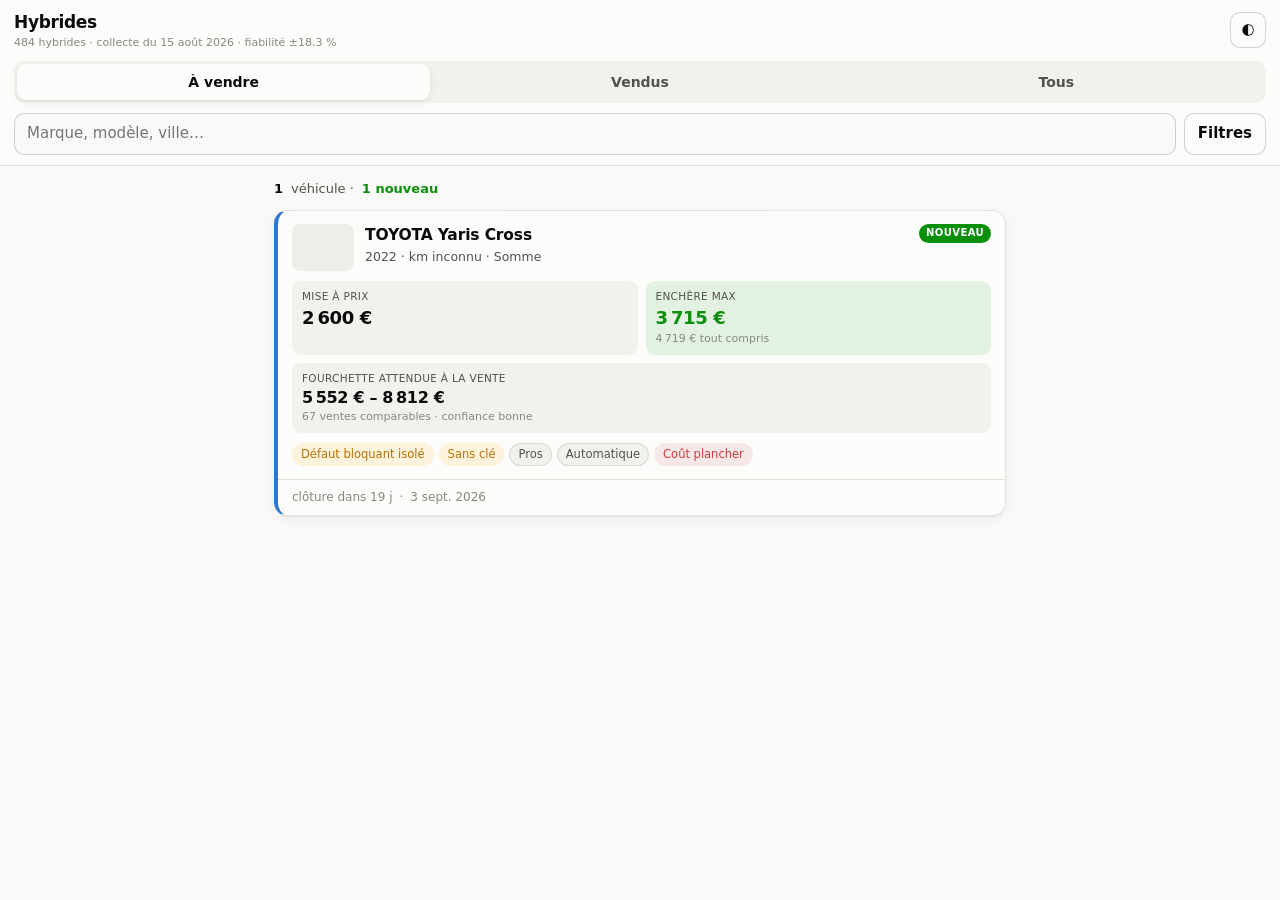
==== app/index.html @ 43fee5fc "Application « Hybrides » : app installable, collecte automatisée Le cube, la synthèse et le rapport " ====
<!doctype html>
<html lang="fr">
<head>
<meta charset="utf-8">
<title>Hybrides — enchères du Domaine</title>
<meta name="viewport" content="width=device-width, initial-scale=1, viewport-fit=cover">
<meta name="description" content="Les véhicules hybrides aux enchères du Domaine : estimation, plafond d'enchère et coût de revient complet.">
<link rel="manifest" href="manifest.webmanifest">
<meta name="theme-color" content="#0d0d0d" media="(prefers-color-scheme: dark)">
<meta name="theme-color" content="#f9f9f7" media="(prefers-color-scheme: light)">
<meta name="apple-mobile-web-app-capable" content="yes">
<meta name="apple-mobile-web-app-status-bar-style" content="black-translucent">
<meta name="apple-mobile-web-app-title" content="Hybrides">
<link rel="apple-touch-icon" href="icone-180.png">
<link rel="icon" href="icone.svg" type="image/svg+xml">
<style>
/* Application « Hybrides » — pensée pour le pouce, sur un iPhone, le matin.
 *
 * Une seule règle de conception : ce qui décide d'une enchère doit être lisible
 * sans ouvrir quoi que ce soit. Le plafond d'enchère est donc l'élément le plus
 * gros de chaque carte, et tout le reste lui est subordonné.
 */

:root {
  color-scheme: light;
  --surface-1: #fcfcfb;
  --surface-2: #f9f9f7;
  --surface-3: #f2f1ed;
  --piste: #eeede8;
  --text-primary: #0b0b0b;
  --text-secondary: #52514e;
  --text-muted: #898781;
  --grille: #e1e0d9;
  --bordure: rgba(11, 11, 11, 0.10);
  --bordure-forte: rgba(11, 11, 11, 0.18);
  --accent: #2a78d6;
  --bon: #0a8f0a;
  --bon-fond: rgba(10, 143, 10, 0.10);
  --attention: #b57200;
  --attention-fond: rgba(250, 178, 25, 0.14);
  --critique: #cc3b3b;
  --critique-fond: rgba(204, 59, 59, 0.10);
  --rayon: 14px;
  --ombre: 0 1px 2px rgba(11, 11, 11, 0.06), 0 4px 14px rgba(11, 11, 11, 0.05);
  --police: -apple-system, BlinkMacSystemFont, "Segoe UI", system-ui, sans-serif;
  --sur-encoche: env(safe-area-inset-top, 0px);
  --sous-encoche: env(safe-area-inset-bottom, 0px);
}

@media (prefers-color-scheme: dark) {
  :root:not([data-theme="light"]) {
    color-scheme: dark;
    --surface-1: #1a1a19;
    --surface-2: #0d0d0d;
    --surface-3: #232322;
    --piste: #2c2c2a;
    --text-primary: #ffffff;
    --text-secondary: #c3c2b7;
    --text-muted: #898781;
    --grille: #2c2c2a;
    --bordure: rgba(255, 255, 255, 0.10);
    --bordure-forte: rgba(255, 255, 255, 0.20);
    --accent: #4d95e8;
    --bon: #35c035;
    --bon-fond: rgba(53, 192, 53, 0.14);
    --attention: #e0a220;
    --attention-fond: rgba(224, 162, 32, 0.16);
    --critique: #e66767;
    --critique-fond: rgba(230, 103, 103, 0.14);
    --ombre: 0 1px 2px rgba(0, 0, 0, 0.4), 0 4px 14px rgba(0, 0, 0, 0.3);
  }
}
:root[data-theme="dark"] {
  color-scheme: dark;
  --surface-1: #1a1a19;
  --surface-2: #0d0d0d;
  --surface-3: #232322;
  --piste: #2c2c2a;
  --text-primary: #ffffff;
  --text-secondary: #c3c2b7;
  --text-muted: #898781;
  --grille: #2c2c2a;
  --bordure: rgba(255, 255, 255, 0.10);
  --bordure-forte: rgba(255, 255, 255, 0.20);
  --accent: #4d95e8;
  --bon: #35c035;
  --bon-fond: rgba(53, 192, 53, 0.14);
  --attention: #e0a220;
  --attention-fond: rgba(224, 162, 32, 0.16);
  --critique: #e66767;
  --critique-fond: rgba(230, 103, 103, 0.14);
  --ombre: 0 1px 2px rgba(0, 0, 0, 0.4), 0 4px 14px rgba(0, 0, 0, 0.3);
}

* { box-sizing: border-box; -webkit-tap-highlight-color: transparent; }

body {
  margin: 0;
  font-family: var(--police);
  background: var(--surface-2);
  color: var(--text-primary);
  font-size: 15px;
  line-height: 1.45;
  -webkit-text-size-adjust: 100%;
  padding-bottom: calc(72px + var(--sous-encoche));
}

button, select, input { font: inherit; color: inherit; }
button { cursor: pointer; }

/* --- en-tête ------------------------------------------------------------- */
.bandeau {
  position: sticky; top: 0; z-index: 40;
  background: var(--surface-1);
  border-bottom: 1px solid var(--bordure);
  padding: calc(10px + var(--sur-encoche)) 14px 0;
}
.bandeau-haut { display: flex; align-items: center; gap: 10px; }
.bandeau h1 { margin: 0; font-size: 17px; font-weight: 650; letter-spacing: -0.02em; }
.bandeau .fraicheur { font-size: 11px; color: var(--text-muted); }
.bandeau .espace { flex: 1; }
.icone-bouton {
  border: 1px solid var(--bordure-forte); background: var(--surface-1);
  width: 36px; height: 36px; border-radius: 10px; display: grid; place-items: center;
  font-size: 15px; flex: none;
}

.segments {
  display: flex; gap: 3px; background: var(--surface-3);
  padding: 3px; border-radius: 11px; margin: 10px 0;
}
.segments button {
  flex: 1; border: 0; background: transparent; padding: 8px 6px;
  border-radius: 9px; color: var(--text-secondary); font-weight: 550; font-size: 14px;
}
.segments button[aria-selected="true"] {
  background: var(--surface-1); color: var(--text-primary); box-shadow: var(--ombre);
}

.rangee-filtres {
  display: flex; gap: 8px; align-items: center; padding-bottom: 10px;
}
.rangee-filtres input[type="search"] {
  flex: 1; min-width: 0; border: 1px solid var(--bordure-forte);
  background: var(--surface-2); border-radius: 10px; padding: 9px 12px;
  -webkit-appearance: none;
}
.bouton-filtres {
  border: 1px solid var(--bordure-forte); background: var(--surface-1);
  border-radius: 10px; padding: 9px 13px; font-weight: 550; white-space: nowrap;
  display: flex; align-items: center; gap: 6px;
}
.bouton-filtres .pastille-compte {
  background: var(--accent); color: #fff; border-radius: 999px;
  font-size: 11px; font-weight: 700; padding: 1px 6px;
}

/* --- liste ---------------------------------------------------------------- */
main { padding: 14px; max-width: 760px; margin: 0 auto; }
.compte-resultats {
  font-size: 13px; color: var(--text-secondary); margin: 0 0 12px;
  display: flex; align-items: center; gap: 8px; flex-wrap: wrap;
}
.compte-resultats strong { color: var(--text-primary); }

.carte {
  background: var(--surface-1); border: 1px solid var(--bordure);
  border-radius: var(--rayon); box-shadow: var(--ombre);
  margin-bottom: 12px; overflow: hidden; position: relative;
  display: block; width: 100%; text-align: left; padding: 0;
}
.carte.tres-interessant { border-left: 4px solid var(--bon); }
.carte.interessant { border-left: 4px solid var(--accent); }
.carte.marge-faible { border-left: 4px solid var(--attention); }
.carte.a-eviter, .carte.pas-de-reference { border-left: 4px solid var(--bordure-forte); }

.carte-corps { padding: 13px 14px; display: grid; gap: 10px; }
.carte-tete { display: flex; gap: 11px; align-items: flex-start; }
.vignette {
  width: 62px; height: 47px; object-fit: cover; border-radius: 8px;
  background: var(--piste); flex: none;
}
.carte-titre { flex: 1; min-width: 0; }
.carte-titre h2 {
  margin: 0; font-size: 15.5px; font-weight: 620; letter-spacing: -0.01em;
  overflow: hidden; text-overflow: ellipsis; white-space: nowrap;
}
.carte-titre .sous { font-size: 12.5px; color: var(--text-secondary); margin-top: 1px; }

.marqueur-neuf {
  background: var(--bon); color: #fff; font-size: 10px; font-weight: 700;
  padding: 2px 7px; border-radius: 999px; letter-spacing: 0.04em; flex: none;
}

.chiffres { display: grid; grid-template-columns: 1fr 1fr; gap: 8px; }
.chiffre { background: var(--surface-3); border-radius: 9px; padding: 8px 10px; }
.chiffre .libelle { font-size: 10.5px; color: var(--text-secondary); text-transform: uppercase; letter-spacing: 0.03em; }
.chiffre .valeur { font-size: 18px; font-weight: 660; font-variant-numeric: tabular-nums; letter-spacing: -0.02em; }
.chiffre.plafond { background: var(--bon-fond); }
.chiffre.plafond .valeur { color: var(--bon); }
.chiffre.large { grid-column: 1 / -1; }
.chiffre .precision { font-size: 11px; color: var(--text-muted); font-variant-numeric: tabular-nums; }

.etiquettes { display: flex; flex-wrap: wrap; gap: 5px; }
.etiquette {
  font-size: 11.5px; padding: 2px 8px; border-radius: 999px;
  background: var(--surface-3); color: var(--text-secondary);
  border: 1px solid var(--bordure);
}
.etiquette.alerte { background: var(--attention-fond); color: var(--attention); border-color: transparent; }
.etiquette.grave { background: var(--critique-fond); color: var(--critique); border-color: transparent; }
.etiquette.bien { background: var(--bon-fond); color: var(--bon); border-color: transparent; }

.pied-carte {
  display: flex; align-items: center; gap: 7px; font-size: 12px;
  color: var(--text-muted); border-top: 1px solid var(--grille);
  padding: 9px 14px; background: var(--surface-1);
  white-space: nowrap; overflow: hidden;
}
.pied-carte .urgent { color: var(--critique); font-weight: 600; }

.vide { text-align: center; color: var(--text-muted); padding: 50px 20px; }
.vide .grand { font-size: 34px; margin-bottom: 10px; }

/* --- feuille de filtres --------------------------------------------------- */
.voile {
  position: fixed; inset: 0; background: rgba(0, 0, 0, 0.45);
  z-index: 50; opacity: 0; pointer-events: none; transition: opacity .18s;
}
.voile.ouverte { opacity: 1; pointer-events: auto; }

.feuille {
  position: fixed; left: 0; right: 0; bottom: 0; z-index: 60;
  background: var(--surface-2); border-radius: 18px 18px 0 0;
  max-height: 88vh; display: flex; flex-direction: column;
  transform: translateY(100%); transition: transform .22s cubic-bezier(.3,.8,.4,1);
  padding-bottom: var(--sous-encoche);
}
.feuille.ouverte { transform: translateY(0); }
.feuille-tete {
  display: flex; align-items: center; gap: 10px; padding: 14px 16px 10px;
  border-bottom: 1px solid var(--bordure); flex: none;
}
.feuille-tete h2 { margin: 0; font-size: 16px; flex: 1; }
.feuille-corps { overflow-y: auto; padding: 14px 16px 20px; -webkit-overflow-scrolling: touch; }
.poignee {
  width: 36px; height: 4px; background: var(--bordure-forte);
  border-radius: 2px; margin: 7px auto 0; flex: none;
}

.groupe-filtre { margin-bottom: 18px; }
.groupe-filtre > label,
.groupe-filtre > .titre-groupe {
  display: block; font-size: 12px; font-weight: 620; color: var(--text-secondary);
  text-transform: uppercase; letter-spacing: 0.04em; margin-bottom: 7px;
}
.jetons { display: flex; flex-wrap: wrap; gap: 6px; }
.jeton {
  border: 1px solid var(--bordure-forte); background: var(--surface-1);
  border-radius: 999px; padding: 7px 13px; font-size: 13.5px;
}
.jeton[aria-pressed="true"] {
  background: var(--accent); border-color: var(--accent); color: #fff; font-weight: 550;
}
.groupe-filtre select, .groupe-filtre input[type="number"] {
  width: 100%; border: 1px solid var(--bordure-forte); background: var(--surface-1);
  border-radius: 10px; padding: 10px 12px; -webkit-appearance: none;
}
.paire { display: grid; grid-template-columns: 1fr 1fr; gap: 8px; }
.curseur { display: flex; align-items: center; gap: 10px; }
.curseur input[type="range"] { flex: 1; accent-color: var(--accent); }
.curseur .lecture {
  font-variant-numeric: tabular-nums; font-weight: 600; font-size: 13px;
  min-width: 84px; text-align: right;
}
.bascule {
  display: flex; align-items: center; justify-content: space-between;
  padding: 11px 0; border-bottom: 1px solid var(--grille); font-size: 14.5px;
}
.bascule:last-child { border-bottom: 0; }
.bascule input { width: 22px; height: 22px; accent-color: var(--accent); }

.feuille-pied {
  display: flex; gap: 10px; padding: 12px 16px;
  border-top: 1px solid var(--bordure); background: var(--surface-1); flex: none;
}
.bouton-plein {
  flex: 1; border: 0; background: var(--accent); color: #fff;
  border-radius: 11px; padding: 13px; font-weight: 620; font-size: 15px;
}
.bouton-vide {
  border: 1px solid var(--bordure-forte); background: var(--surface-1);
  border-radius: 11px; padding: 13px 18px; font-weight: 550;
}

/* --- fiche détaillée ------------------------------------------------------- */
.fiche { padding: 0 0 20px; }
.fiche img.photo {
  width: 100%; height: 190px; object-fit: cover; background: var(--piste);
  border-radius: 12px; margin-bottom: 14px;
}
.fiche h3 {
  margin: 18px 0 8px; font-size: 13px; text-transform: uppercase;
  letter-spacing: 0.04em; color: var(--text-secondary);
}
.lignes { display: grid; gap: 1px; background: var(--grille); border-radius: 10px; overflow: hidden; }
.ligne {
  display: flex; justify-content: space-between; gap: 12px;
  background: var(--surface-1); padding: 10px 12px; font-size: 14px;
}
.ligne .cle { color: var(--text-secondary); }
.ligne .val { font-variant-numeric: tabular-nums; text-align: right; font-weight: 550; }
.ligne.total { background: var(--surface-3); font-weight: 650; }
.descriptif {
  background: var(--surface-1); border: 1px solid var(--bordure);
  border-radius: 10px; padding: 12px; font-size: 13.5px;
  color: var(--text-secondary); white-space: pre-wrap; line-height: 1.5;
}
.avertissement {
  background: var(--attention-fond); border-left: 3px solid var(--attention);
  border-radius: 8px; padding: 10px 12px; font-size: 13px; margin: 12px 0;
}
.lien-officiel {
  display: block; text-align: center; background: var(--accent); color: #fff;
  border-radius: 11px; padding: 13px; font-weight: 620; text-decoration: none;
  margin-top: 16px;
}
table.comparables { width: 100%; border-collapse: collapse; font-size: 13px; }
table.comparables th {
  text-align: right; font-size: 11px; color: var(--text-secondary);
  font-weight: 600; padding: 5px 6px; border-bottom: 1px solid var(--bordure);
}
table.comparables th:first-child { text-align: left; }
table.comparables td {
  padding: 7px 6px; border-bottom: 1px solid var(--grille);
  text-align: right; font-variant-numeric: tabular-nums;
}
table.comparables td:first-child { text-align: left; color: var(--text-secondary); }
table.comparables td.prix { font-weight: 620; }

.note-bas { font-size: 12px; color: var(--text-muted); margin-top: 8px; line-height: 1.45; }
</style>
</head>
<body>

<header class="bandeau">
  <div class="bandeau-haut">
    <div>
      <h1>Hybrides</h1>
      <div class="fraicheur" id="fraicheur">chargement…</div>
    </div>
    <div class="espace"></div>
    <button class="icone-bouton" id="bascule-theme" aria-label="Changer de thème">◐</button>
  </div>

  <div class="segments" role="tablist">
    <button role="tab" aria-selected="true" data-onglet="a_venir">À vendre</button>
    <button role="tab" aria-selected="false" data-onglet="vendus">Vendus</button>
    <button role="tab" aria-selected="false" data-onglet="tous">Tous</button>
  </div>

  <div class="rangee-filtres">
    <input type="search" id="recherche" placeholder="Marque, modèle, ville…" aria-label="Rechercher">
    <button class="bouton-filtres" id="ouvrir-filtres">
      Filtres <span class="pastille-compte" id="compte-filtres" hidden>0</span>
    </button>
  </div>
</header>

<main>
  <p class="compte-resultats" id="resultats"></p>
  <div id="liste"></div>
</main>

<div class="voile" id="voile"></div>

<!-- feuille des filtres -->
<section class="feuille" id="feuille-filtres" aria-label="Filtres">
  <div class="poignee"></div>
  <div class="feuille-tete"><h2>Filtres</h2>
    <button class="icone-bouton" data-fermer aria-label="Fermer">✕</button>
  </div>
  <div class="feuille-corps" id="corps-filtres"></div>
  <div class="feuille-pied">
    <button class="bouton-vide" id="raz-filtres">Réinitialiser</button>
    <button class="bouton-plein" data-fermer id="appliquer">Voir les résultats</button>
  </div>
</section>

<!-- fiche d'un lot -->
<section class="feuille" id="feuille-fiche" aria-label="Détail du lot">
  <div class="poignee"></div>
  <div class="feuille-tete"><h2 id="titre-fiche">Lot</h2>
    <button class="icone-bouton" data-fermer aria-label="Fermer">✕</button>
  </div>
  <div class="feuille-corps"><div class="fiche" id="corps-fiche"></div></div>
</section>

<script>
"use strict";

/* ---------------------------------------------------------------------------
 * État et utilitaires
 * ------------------------------------------------------------------------ */
const CLE_VUS = "hybrides.lots-vus";
const CLE_THEME = "hybrides.theme";

let DONNEES = { meta: {}, lots: [] };
let onglet = "a_venir";
let recherche = "";
let dejaVus = new Set();
let observateur = null;
// Nombre de cartes posées par tranche au défilement.
const TRANCHE = 30;

const euro = n => (n === null || n === undefined)
  ? "—" : Math.round(n).toLocaleString("fr-FR") + " €";
const km = n => (n === null || n === undefined)
  ? "km inconnu" : Math.round(n).toLocaleString("fr-FR") + " km";
const $ = s => document.querySelector(s);

function jourFr(iso) {
  if (!iso) return "—";
  const d = new Date(iso);
  return isNaN(d) ? "—"
    : d.toLocaleDateString("fr-FR", { day: "numeric", month: "short", year: "numeric" });
}

/* ---------------------------------------------------------------------------
 * Filtres — déclarés en données pour qu'en ajouter un tienne en une ligne.
 *
 * `test(lot, valeur)` décide si le lot passe ; `actif(valeur)` dit si le
 * filtre compte comme posé. Le reste (rendu, comptage, réinitialisation) est
 * générique.
 * ------------------------------------------------------------------------ */
const FILTRES = [
  {
    cle: "metropole", type: "bascule", libelle: "France métropolitaine seulement",
    defaut: true,
    test: (l, v) => !v || l.metropole === true,
  },
  {
    cle: "sans_diesel", type: "bascule", libelle: "Écarter les hybrides diesel",
    defaut: true,
    test: (l, v) => !v || !l.hybride_diesel,
  },
  {
    cle: "rechargeable", type: "jetons", libelle: "Type d'hybride",
    options: [["tous", "Tous"], ["non", "Non rechargeable"], ["oui", "Rechargeable"]],
    defaut: "tous",
    actif: v => v !== "tous",
    test: (l, v) => v === "tous" || (v === "oui" ? !!l.rechargeable : !l.rechargeable),
  },
  {
    cle: "verdict", type: "jetons", libelle: "Verdict d'enchère", multiple: true,
    options: [["Très intéressant", "Très intéressant"], ["Intéressant", "Intéressant"],
              ["Marge faible", "Marge faible"], ["À éviter", "À éviter"]],
    defaut: [],
    actif: v => v.length > 0,
    test: (l, v) => v.length === 0 || v.includes(l.verdict),
  },
  {
    cle: "etat", type: "jetons", libelle: "État signalé", multiple: true,
    options: [["Aucun défaut signalé", "Aucun défaut"], ["Défauts d'usage", "Usage"],
              ["Défaut bloquant isolé", "Bloquant isolé"], ["Défauts majeurs", "Majeurs"]],
    defaut: [],
    actif: v => v.length > 0,
    test: (l, v) => v.length === 0 || v.includes(l.gravite),
  },
  {
    cle: "roulant", type: "bascule", libelle: "Écarter les non roulants", defaut: false,
    test: (l, v) => !v || !l.non_roulant,
  },
  {
    cle: "accidente", type: "bascule", libelle: "Écarter les carrosseries accidentées",
    defaut: false,
    test: (l, v) => !v || !(l.defauts || []).some(d => /choc|carrosserie|accident/i.test(d)),
  },
  {
    cle: "avec_cle", type: "bascule", libelle: "Écarter les véhicules sans clé", defaut: false,
    test: (l, v) => !v || !l.sans_cle,
  },
  {
    cle: "avec_cg", type: "bascule", libelle: "Écarter les véhicules sans carte grise",
    defaut: false,
    test: (l, v) => !v || !l.sans_carte_grise,
  },
  {
    cle: "pros", type: "bascule", libelle: "Écarter les lots réservés aux pros",
    defaut: false,
    test: (l, v) => !v || !l.reserve_aux_pros,
  },
  {
    cle: "region", type: "select", libelle: "Région", defaut: "",
    options: l => [...new Set(l.map(x => x.region).filter(Boolean))].sort(),
    actif: v => v !== "",
    test: (l, v) => !v || l.region === v,
  },
  {
    cle: "marque", type: "select", libelle: "Marque", defaut: "",
    options: l => [...new Set(l.map(x => x.marque).filter(Boolean))].sort(),
    actif: v => v !== "",
    test: (l, v) => !v || l.marque === v,
  },
  {
    cle: "km_max", type: "curseur", libelle: "Kilométrage maximum",
    min: 0, max: 300000, pas: 10000, defaut: 300000,
    format: v => v >= 300000 ? "sans limite" : km(v),
    actif: v => v < 300000,
    // Un kilométrage inconnu ne doit pas disparaître silencieusement : il
    // reste affiché, la carte signale l'absence d'information.
    test: (l, v) => v >= 300000 || l.kilometrage == null || l.kilometrage <= v,
  },
  {
    cle: "annee_min", type: "curseur", libelle: "Année minimum",
    min: 2000, max: 2026, pas: 1, defaut: 2000,
    format: v => v <= 2000 ? "toutes" : "à partir de " + v,
    actif: v => v > 2000,
    test: (l, v) => v <= 2000 || l.annee == null || l.annee >= v,
  },
  {
    cle: "mise_max", type: "curseur", libelle: "Mise à prix maximum",
    min: 0, max: 30000, pas: 500, defaut: 30000,
    format: v => v >= 30000 ? "sans limite" : euro(v),
    actif: v => v < 30000,
    test: (l, v) => v >= 30000 || l.mise_a_prix == null || l.mise_a_prix <= v,
  },
  {
    cle: "budget_max", type: "curseur", libelle: "Budget total tout compris",
    min: 0, max: 30000, pas: 500, defaut: 30000,
    format: v => v >= 30000 ? "sans limite" : euro(v),
    actif: v => v < 30000,
    // Ne s'applique qu'aux lots chiffrés : un lot sans estimation reste visible.
    test: (l, v) => v >= 30000 || l.cout_total_max == null || l.cout_total_max <= v,
  },
];

let valeurs = {};
function valeursParDefaut() {
  const v = {};
  for (const f of FILTRES) v[f.cle] = Array.isArray(f.defaut) ? [...f.defaut] : f.defaut;
  return v;
}
const filtreActif = f =>
  f.actif ? f.actif(valeurs[f.cle]) : valeurs[f.cle] !== f.defaut;

/* ---------------------------------------------------------------------------
 * Sélection
 * ------------------------------------------------------------------------ */
function lotsVisibles() {
  const mots = recherche.trim().toLowerCase().split(/\s+/).filter(Boolean);
  const retenus = DONNEES.lots.filter(l => {
    if (onglet === "a_venir" && !l.a_venir) return false;
    if (onglet === "vendus" && (l.a_venir || !l.prix)) return false;
    for (const f of FILTRES) if (!f.test(l, valeurs[f.cle])) return false;
    if (mots.length) {
      const foin = [l.intitule, l.marque, l.modele, l.ville, l.departement,
                    l.region, l.immatriculation].join(" ").toLowerCase();
      if (!mots.every(m => foin.includes(m))) return false;
    }
    return true;
  });

  // Les deux populations ne se lisent pas dans le même ordre : ce qui va
  // clôturer en premier d'un côté, les ventes les plus récentes de l'autre —
  // ce sont elles qui disent la cote d'aujourd'hui.
  retenus.sort((a, b) => {
    if (a.a_venir !== b.a_venir) return a.a_venir ? -1 : 1;
    if (a.a_venir) return (a.date_fin || "").localeCompare(b.date_fin || "");
    return (b.date_fin || "").localeCompare(a.date_fin || "");
  });
  return retenus;
}

/* ---------------------------------------------------------------------------
 * Rendu des cartes
 * ------------------------------------------------------------------------ */
const CLASSE_VERDICT = {
  "Très intéressant": "tres-interessant", "Intéressant": "interessant",
  "Marge faible": "marge-faible", "À éviter": "a-eviter",
};

function etiquettesLot(l) {
  const e = [];
  if (l.gravite === "Aucun défaut signalé") e.push(["bien", "Aucun défaut"]);
  else if (l.gravite === "Défauts majeurs") e.push(["grave", "Défauts majeurs"]);
  else if (l.gravite) e.push(["alerte", l.gravite]);
  if (l.non_roulant) e.push(["grave", "Ne roule pas"]);
  if (l.sans_cle) e.push(["alerte", "Sans clé"]);
  if (l.sans_carte_grise) e.push(["alerte", "Sans carte grise"]);
  if (l.rechargeable) e.push(["", "Rechargeable"]);
  if (l.hybride_diesel) e.push(["grave", "Hybride diesel"]);
  if (l.base_incertaine) e.push(["alerte", "Base à vérifier"]);
  if (l.reserve_aux_pros) e.push(["", "Pros"]);
  if (l.premiere_main) e.push(["bien", "Première main"]);
  if (l.boite_vitesses) e.push(["", l.boite_vitesses]);
  // Un coût qui n'est qu'un plancher se signale près des chiffres, pas en
  // pied de carte où il passerait pour une mention de service.
  if (l.a_venir && l.frais_incertains) e.push(["grave", "Coût plancher"]);
  return e;
}

function carteLot(l) {
  const neuf = l.a_venir && !dejaVus.has(l.id_lot);
  const bouton = document.createElement("button");
  bouton.className = "carte " + (CLASSE_VERDICT[l.verdict] || "pas-de-reference");
  bouton.onclick = () => ouvrirFiche(l);

  const sous = [l.annee || "année ?", km(l.kilometrage),
                l.departement || "lieu inconnu"].join(" · ");

  let chiffres;
  if (l.a_venir) {
    const fourchette = (l.fourchette_basse && l.fourchette_haute)
      ? `${euro(l.fourchette_basse)} – ${euro(l.fourchette_haute)}` : "—";
    chiffres = `
      <div class="chiffres">
        <div class="chiffre">
          <div class="libelle">Mise à prix</div>
          <div class="valeur">${euro(l.mise_a_prix)}</div>
        </div>
        <div class="chiffre plafond">
          <div class="libelle">Enchère max</div>
          <div class="valeur">${euro(l.prix_max_conseille)}</div>
          <div class="precision">${euro(l.cout_total_max)} tout compris</div>
        </div>
        <div class="chiffre large">
          <div class="libelle">Fourchette attendue à la vente</div>
          <div class="valeur" style="font-size:16px">${fourchette}</div>
          <div class="precision">${l.nb_comparables || 0} ventes comparables · confiance ${l.confiance || "—"}</div>
        </div>
      </div>`;
  } else {
    const mult = l.multiple_mise_a_prix ? `×${l.multiple_mise_a_prix} la mise à prix` : "";
    chiffres = `
      <div class="chiffres">
        <div class="chiffre">
          <div class="libelle">Mise à prix</div>
          <div class="valeur">${euro(l.mise_a_prix)}</div>
        </div>
        <div class="chiffre plafond">
          <div class="libelle">Vendu</div>
          <div class="valeur">${euro(l.prix)}</div>
          <div class="precision">${mult}</div>
        </div>
      </div>`;
  }

  const etiquettes = etiquettesLot(l)
    .map(([c, t]) => `<span class="etiquette ${c}">${t}</span>`).join("");

  let pied;
  if (l.a_venir) {
    const j = l.jours_restants;
    const urgent = j !== null && j !== undefined && j <= 3;
    const echeance = (j === null || j === undefined) ? "clôture inconnue"
      : j < 0 ? "clôturé" : j === 0 ? "clôture aujourd'hui"
      : j === 1 ? "clôture demain" : `clôture dans ${j} j`;
    pied = `<span class="${urgent ? "urgent" : ""}">${echeance}</span>
            <span>·</span><span>${jourFr(l.date_fin)}</span>`;
  } else {
    pied = `<span>vendu le ${jourFr(l.date_fin)}</span>`;
  }

  bouton.innerHTML = `
    <div class="carte-corps">
      <div class="carte-tete">
        ${l.image ? `<img class="vignette" src="${l.image}" alt="" loading="lazy"
                          onerror="this.replaceWith(Object.assign(document.createElement('div'),{className:'vignette'}))">`
                  : `<div class="vignette"></div>`}
        <div class="carte-titre">
          <h2>${l.intitule || "Sans intitulé"}</h2>
          <div class="sous">${sous}</div>
        </div>
        ${neuf ? `<span class="marqueur-neuf">NOUVEAU</span>` : ""}
      </div>
      ${chiffres}
      <div class="etiquettes">${etiquettes}</div>
    </div>
    <div class="pied-carte">${pied}</div>`;
  return bouton;
}

function rendre() {
  const lots = lotsVisibles();
  const liste = $("#liste");
  liste.innerHTML = "";

  const nbFiltres = FILTRES.filter(filtreActif).length;
  const badge = $("#compte-filtres");
  badge.hidden = nbFiltres === 0;
  badge.textContent = nbFiltres;

  const nouveaux = lots.filter(l => l.a_venir && !dejaVus.has(l.id_lot)).length;
  $("#resultats").innerHTML =
    `<strong>${lots.length}</strong> ${lots.length > 1 ? "véhicules" : "véhicule"}`
    + (nouveaux ? ` · <span style="color:var(--bon);font-weight:600">${nouveaux} nouveau${nouveaux > 1 ? "x" : ""}</span>` : "");

  if (!lots.length) {
    liste.innerHTML = `<div class="vide"><div class="grand">🔍</div>
      Aucun véhicule ne correspond.<br>Essaie d'élargir les filtres.</div>`;
    return;
  }

  // Des centaines de cartes d'un coup, chacune avec sa photo, mettent un
  // téléphone à genoux. On en pose une tranche, puis on complète à mesure que
  // le pouce descend.
  let poses = 0;
  const poserTranche = () => {
    const fragment = document.createDocumentFragment();
    for (const l of lots.slice(poses, poses + TRANCHE)) fragment.appendChild(carteLot(l));
    poses = Math.min(poses + TRANCHE, lots.length);
    liste.insertBefore(fragment, sentinelle);
    sentinelle.hidden = poses >= lots.length;
  };

  const sentinelle = document.createElement("div");
  sentinelle.style.height = "1px";
  liste.appendChild(sentinelle);

  if (observateur) observateur.disconnect();
  observateur = new IntersectionObserver(entrees => {
    if (entrees.some(e => e.isIntersecting)) poserTranche();
  }, { rootMargin: "600px" });

  poserTranche();
  observateur.observe(sentinelle);
}

/* ---------------------------------------------------------------------------
 * Fiche détaillée
 * ------------------------------------------------------------------------ */
function ligne(cle, val, classe = "") {
  return `<div class="ligne ${classe}"><span class="cle">${cle}</span>
          <span class="val">${val}</span></div>`;
}

function ouvrirFiche(l) {
  $("#titre-fiche").textContent = l.intitule || "Lot";
  const c = $("#corps-fiche");
  let html = "";

  if (l.image) html += `<img class="photo" src="${l.image}" alt="">`;

  html += `<div class="lignes">
    ${ligne("Année", l.annee || "inconnue")}
    ${ligne("Kilométrage", km(l.kilometrage))}
    ${ligne("Énergie", l.carburant || "—")}
    ${l.boite_vitesses ? ligne("Boîte", l.boite_vitesses) : ""}
    ${ligne("Lieu", [l.ville, l.departement].filter(Boolean).join(", ") || "—")}
    ${ligne("État signalé", l.gravite || "—")}
    ${(l.defauts && l.defauts.length) ? ligne("Défauts", l.defauts.join(", ")) : ""}
    ${l.immatriculation ? ligne("Immatriculation", l.immatriculation) : ""}
  </div>`;

  if (l.a_venir && l.prix_max_conseille != null) {
    html += `<h3>Ce que ça coûte vraiment</h3><div class="lignes">
      ${ligne("Enchère maximum conseillée", euro(l.prix_max_conseille))}
      ${ligne(`Frais de vente (${l.taux_frais_pct || 11} %)`,
              euro(l.prix_max_conseille * (l.taux_frais_pct || 11) / 100))}
      ${ligne("Plateau / rapatriement", euro(l.frais_rapatriement))}
      ${ligne("Carte grise", euro(l.frais_carte_grise))}
      ${ligne("Garde du fourriériste", euro(l.frais_garde))}
      ${ligne("Déplacement (train, repas)", euro(l.frais_deplacement))}
      ${ligne("Total à ne pas dépasser", euro(l.cout_total_max), "total")}
    </div>`;
    if (l.frais_incertains) {
      html += `<div class="avertissement"><strong>Coût plancher.</strong>
        L'annonce mentionne des frais de garde sans les chiffrer : le calcul
        retient deux jours de dépassement, la facture réelle peut être plus
        lourde.</div>`;
    }

    html += `<h3>Prix attendu à la vente</h3><div class="lignes">
      ${ligne("Fourchette", `${euro(l.fourchette_basse)} – ${euro(l.fourchette_haute)}`)}
      ${ligne("Estimation centrale", euro(l.estimation))}
      ${ligne("Mise à prix", euro(l.mise_a_prix))}
      ${ligne("Confiance", `${l.confiance || "—"} · ${l.nb_comparables || 0} comparables`)}
      ${ligne("Base de comparaison", l.base || "—")}
    </div>`;

    if (l.comparables && l.comparables.length) {
      html += `<h3>Les ventes qui fondent ce chiffre</h3>
      <table class="comparables">
        <thead><tr><th>Véhicule</th><th>Mise</th><th>Vendu</th><th>×</th></tr></thead>
        <tbody>${l.comparables.map(c => `<tr>
          <td>${(c.intitule || "").slice(0, 26)}<br>
              <span style="font-size:11px;color:var(--text-muted)">
              ${c.annee || "?"} · ${c.kilometrage ? Math.round(c.kilometrage / 1000) + "k km" : "km ?"}</span></td>
          <td>${euro(c.mise_a_prix)}</td>
          <td class="prix">${euro(c.prix)}</td>
          <td>${c.mise_a_prix ? "×" + (c.prix / c.mise_a_prix).toFixed(1) : "—"}</td>
        </tr>`).join("")}</tbody>
      </table>
      <p class="note-bas">Sur l'ensemble du corpus, un lot part en médiane à
        ${DONNEES.meta.multiple_median || "?"} fois sa mise à prix — c'est pourquoi
        l'estimation ne se fie pas à la seule mise à prix.</p>`;
    }
  } else if (!l.a_venir) {
    html += `<h3>Résultat de la vente</h3><div class="lignes">
      ${ligne("Mise à prix", euro(l.mise_a_prix))}
      ${ligne("Prix atteint", euro(l.prix), "total")}
      ${l.multiple_mise_a_prix ? ligne("Multiple", "×" + l.multiple_mise_a_prix) : ""}
      ${ligne("Date", jourFr(l.date_fin))}
    </div>`;
  }

  if (l.description) {
    html += `<h3>Descriptif de l'annonce</h3>
             <div class="descriptif">${l.description.replace(/</g, "&lt;")}</div>`;
  }
  if (l.url) {
    html += `<a class="lien-officiel" href="${l.url}" target="_blank" rel="noopener">
             Voir sur encheres-domaine.gouv.fr →</a>`;
  }

  c.innerHTML = html;
  ouvrir("#feuille-fiche");
}

/* ---------------------------------------------------------------------------
 * Feuilles coulissantes
 * ------------------------------------------------------------------------ */
function ouvrir(selecteur) {
  $(selecteur).classList.add("ouverte");
  $("#voile").classList.add("ouverte");
  document.body.style.overflow = "hidden";
}
function fermerTout() {
  document.querySelectorAll(".feuille").forEach(f => f.classList.remove("ouverte"));
  $("#voile").classList.remove("ouverte");
  document.body.style.overflow = "";
}
$("#voile").onclick = fermerTout;
document.querySelectorAll("[data-fermer]").forEach(b => b.onclick = fermerTout);

/* ---------------------------------------------------------------------------
 * Construction de la feuille de filtres
 * ------------------------------------------------------------------------ */
function construireFiltres() {
  const corps = $("#corps-filtres");
  corps.innerHTML = "";
  const bascules = document.createElement("div");
  bascules.className = "groupe-filtre";

  for (const f of FILTRES) {
    if (f.type === "bascule") {
      const l = document.createElement("label");
      l.className = "bascule";
      l.innerHTML = `<span>${f.libelle}</span>`;
      const i = document.createElement("input");
      i.type = "checkbox"; i.checked = valeurs[f.cle];
      i.onchange = () => { valeurs[f.cle] = i.checked; rendre(); };
      l.appendChild(i);
      bascules.appendChild(l);
      continue;
    }

    const g = document.createElement("div");
    g.className = "groupe-filtre";
    g.innerHTML = `<div class="titre-groupe">${f.libelle}</div>`;

    if (f.type === "jetons") {
      const zone = document.createElement("div");
      zone.className = "jetons";
      for (const [val, texte] of f.options) {
        const b = document.createElement("button");
        b.className = "jeton"; b.textContent = texte;
        const estActif = () => f.multiple
          ? valeurs[f.cle].includes(val) : valeurs[f.cle] === val;
        b.setAttribute("aria-pressed", estActif());
        b.onclick = () => {
          if (f.multiple) {
            const i = valeurs[f.cle].indexOf(val);
            i === -1 ? valeurs[f.cle].push(val) : valeurs[f.cle].splice(i, 1);
            zone.querySelectorAll(".jeton").forEach((el, k) =>
              el.setAttribute("aria-pressed", valeurs[f.cle].includes(f.options[k][0])));
          } else {
            valeurs[f.cle] = val;
            zone.querySelectorAll(".jeton").forEach((el, k) =>
              el.setAttribute("aria-pressed", f.options[k][0] === val));
          }
          rendre();
        };
        zone.appendChild(b);
      }
      g.appendChild(zone);

    } else if (f.type === "select") {
      const s = document.createElement("select");
      s.innerHTML = `<option value="">Toutes</option>` +
        f.options(DONNEES.lots).map(o => `<option>${o}</option>`).join("");
      s.value = valeurs[f.cle];
      s.onchange = () => { valeurs[f.cle] = s.value; rendre(); };
      g.appendChild(s);

    } else if (f.type === "curseur") {
      const zone = document.createElement("div");
      zone.className = "curseur";
      const i = document.createElement("input");
      i.type = "range"; i.min = f.min; i.max = f.max; i.step = f.pas;
      i.value = valeurs[f.cle];
      const lecture = document.createElement("span");
      lecture.className = "lecture";
      lecture.textContent = f.format(valeurs[f.cle]);
      i.oninput = () => {
        valeurs[f.cle] = +i.value;
        lecture.textContent = f.format(+i.value);
        rendre();
      };
      zone.append(i, lecture);
      g.appendChild(zone);
    }
    corps.appendChild(g);
  }
  corps.appendChild(bascules);
}

$("#ouvrir-filtres").onclick = () => { construireFiltres(); ouvrir("#feuille-filtres"); };
$("#raz-filtres").onclick = () => { valeurs = valeursParDefaut(); construireFiltres(); rendre(); };

/* ---------------------------------------------------------------------------
 * Onglets, recherche, thème
 * ------------------------------------------------------------------------ */
document.querySelectorAll(".segments button").forEach(b => {
  b.onclick = () => {
    document.querySelectorAll(".segments button")
      .forEach(x => x.setAttribute("aria-selected", x === b));
    onglet = b.dataset.onglet;
    rendre();
    scrollTo({ top: 0, behavior: "smooth" });
  };
});

let minuteur;
$("#recherche").oninput = e => {
  clearTimeout(minuteur);
  minuteur = setTimeout(() => { recherche = e.target.value; rendre(); }, 120);
};

const themeStocke = localStorage.getItem(CLE_THEME);
if (themeStocke) document.documentElement.dataset.theme = themeStocke;
$("#bascule-theme").onclick = () => {
  const sombreActuel = document.documentElement.dataset.theme
    ? document.documentElement.dataset.theme === "dark"
    : matchMedia("(prefers-color-scheme: dark)").matches;
  const suivant = sombreActuel ? "light" : "dark";
  document.documentElement.dataset.theme = suivant;
  localStorage.setItem(CLE_THEME, suivant);
};

/* ---------------------------------------------------------------------------
 * Chargement
 * ------------------------------------------------------------------------ */
async function charger() {
  valeurs = valeursParDefaut();
  try {
    dejaVus = new Set(JSON.parse(localStorage.getItem(CLE_VUS) || "[]"));
  } catch { dejaVus = new Set(); }

  try {
    // `cache: no-cache` revalide auprès du serveur : ouvrir l'app le matin
    // suffit à récupérer la collecte de la nuit.
    const reponse = await fetch("data/hybrides.json", { cache: "no-cache" });
    if (!reponse.ok) throw new Error(reponse.status);
    DONNEES = await reponse.json();
  } catch (e) {
    $("#liste").innerHTML = `<div class="vide"><div class="grand">📡</div>
      Données indisponibles.<br>
      <span style="font-size:13px">Vérifie ta connexion et rouvre l'app.</span></div>`;
    return;
  }

  const m = DONNEES.meta;
  const fiab = m.fiabilite && m.fiabilite.mesurable
    ? ` · fiabilité ±${m.fiabilite.erreur_mediane_pct} %` : "";
  $("#fraicheur").textContent =
    `${m.nb_hybrides} hybrides · collecte du ${jourFr(m.genere_le)}${fiab}`;

  rendre();

  // Les lots à venir vus aujourd'hui ne seront plus « nouveaux » demain. La
  // mémorisation attend quelques secondes : le temps de les avoir vraiment vus.
  setTimeout(() => {
    const ids = DONNEES.lots.filter(l => l.a_venir).map(l => l.id_lot);
    localStorage.setItem(CLE_VUS, JSON.stringify([...new Set([...dejaVus, ...ids])]));
  }, 4000);
}

if ("serviceWorker" in navigator) {
  addEventListener("load", () => navigator.serviceWorker.register("sw.js").catch(() => {}));
}

charger();
</script>
</body>
</html>
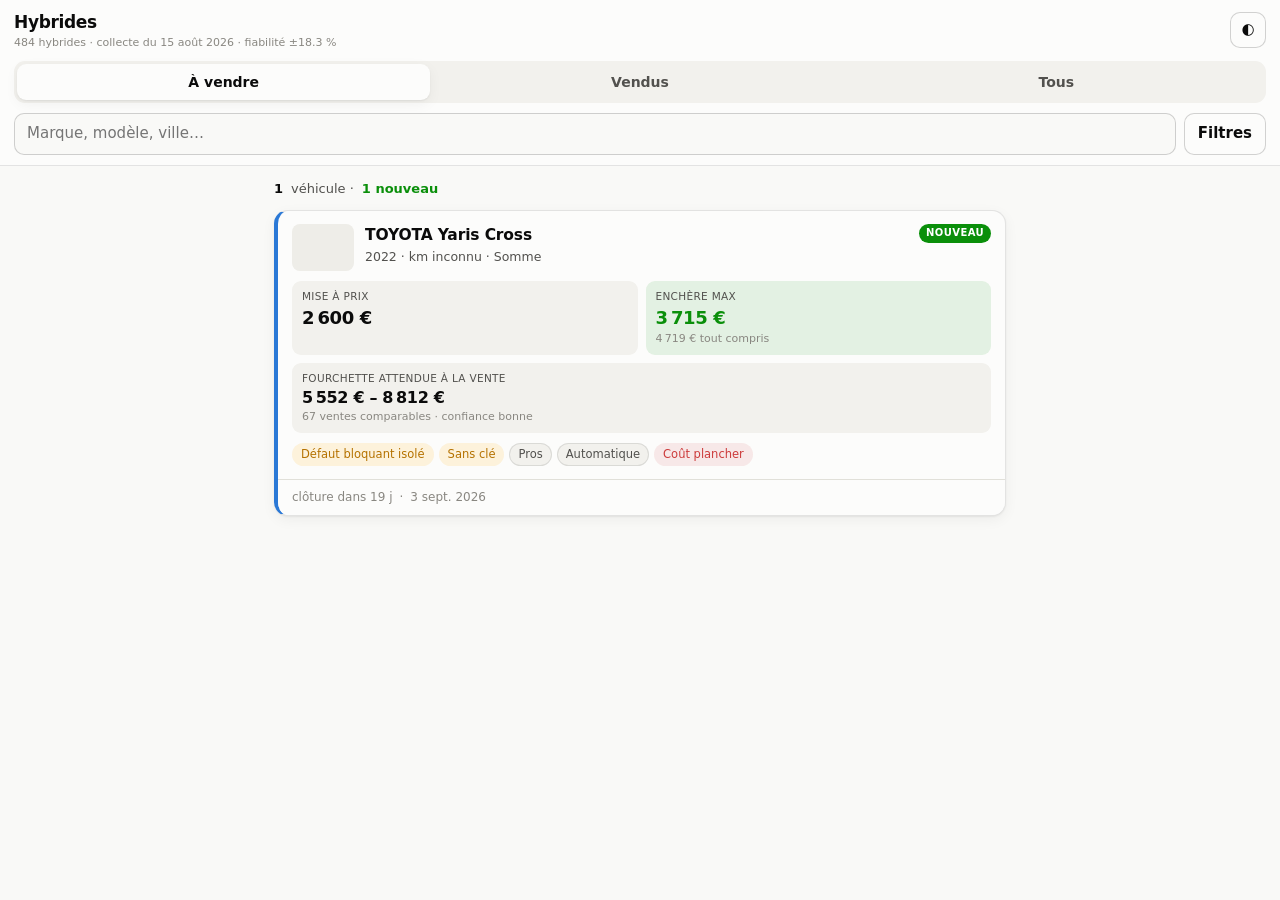
==== commit fe8e9239: "Page autonome : aperçu de l'app sans hébergement L'application peut désormais lire ses données depui" ====
--- a/app/index.html
+++ b/app/index.html
@@ -2,7 +2,7 @@
 <html lang="fr">
 <head>
 <meta charset="utf-8">
-<title>Hybrides — enchères du Domaine</title>
+<title>Hybrides du Domaine</title>
 <meta name="viewport" content="width=device-width, initial-scale=1, viewport-fit=cover">
 <meta name="description" content="Les véhicules hybrides aux enchères du Domaine : estimation, plafond d'enchère et coût de revient complet.">
 <link rel="manifest" href="manifest.webmanifest">
@@ -958,6 +958,17 @@
     dejaVus = new Set(JSON.parse(localStorage.getItem(CLE_VUS) || "[]"));
   } catch { dejaVus = new Set(); }
 
+  // Une version autonome de la page embarque ses données : elle s'ouvre alors
+  // sans serveur, utile pour un aperçu ou une consultation hors ligne.
+  const embarquees = document.getElementById("donnees-embarquees");
+  if (embarquees) {
+    DONNEES = JSON.parse(embarquees.textContent);
+    afficherEnTete();
+    rendre();
+    memoriserVus();
+    return;
+  }
+
   try {
     // `cache: no-cache` revalide auprès du serveur : ouvrir l'app le matin
     // suffit à récupérer la collecte de la nuit.
@@ -971,16 +982,22 @@
     return;
   }
 
+  afficherEnTete();
+  rendre();
+  memoriserVus();
+}
+
+function afficherEnTete() {
   const m = DONNEES.meta;
   const fiab = m.fiabilite && m.fiabilite.mesurable
     ? ` · fiabilité ±${m.fiabilite.erreur_mediane_pct} %` : "";
   $("#fraicheur").textContent =
     `${m.nb_hybrides} hybrides · collecte du ${jourFr(m.genere_le)}${fiab}`;
-
-  rendre();
-
-  // Les lots à venir vus aujourd'hui ne seront plus « nouveaux » demain. La
-  // mémorisation attend quelques secondes : le temps de les avoir vraiment vus.
+}
+
+// Les lots à venir vus aujourd'hui ne seront plus « nouveaux » demain. La
+// mémorisation attend quelques secondes : le temps de les avoir vraiment vus.
+function memoriserVus() {
   setTimeout(() => {
     const ids = DONNEES.lots.filter(l => l.a_venir).map(l => l.id_lot);
     localStorage.setItem(CLE_VUS, JSON.stringify([...new Set([...dejaVus, ...ids])]));
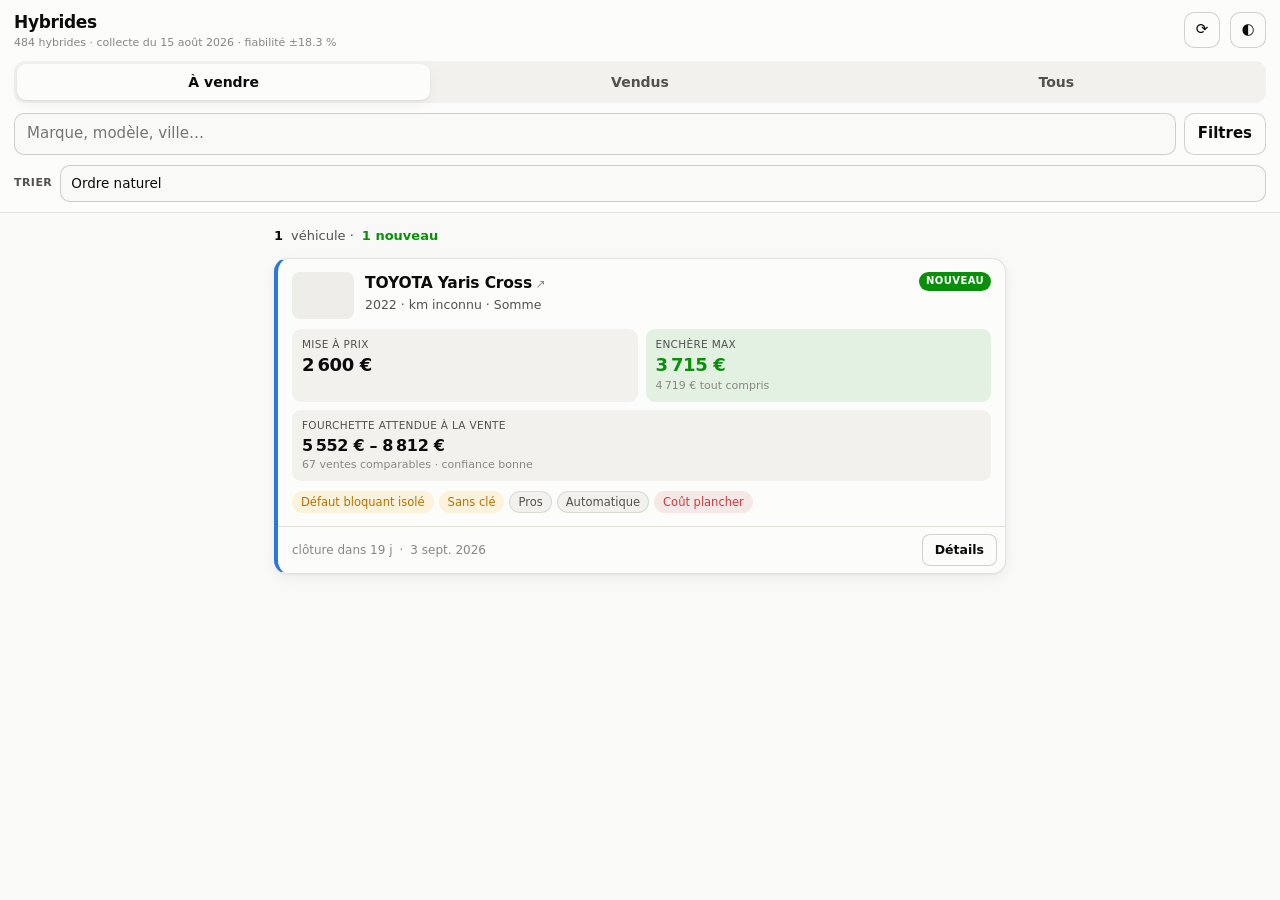
==== commit 37410a8d: "Tri des cartes, lien direct vers l'annonce, récupération à la demande - la carte mène désormais à l'" ====
--- a/app/index.html
+++ b/app/index.html
@@ -155,6 +155,37 @@
   font-size: 11px; font-weight: 700; padding: 1px 6px;
 }
 
+.rangee-tri {
+  display: flex; align-items: center; gap: 8px; padding-bottom: 10px;
+}
+.rangee-tri label {
+  font-size: 11px; font-weight: 620; color: var(--text-secondary);
+  text-transform: uppercase; letter-spacing: 0.04em; flex: none;
+}
+.rangee-tri select {
+  flex: 1; min-width: 0; border: 1px solid var(--bordure-forte);
+  background: var(--surface-2); border-radius: 10px; padding: 8px 10px;
+  font-size: 13.5px; -webkit-appearance: none;
+}
+
+/* Confirmation passagère d'une action — rafraîchissement, surtout. */
+.avis {
+  position: fixed; left: 12px; right: 12px; bottom: calc(16px + var(--sous-encoche));
+  z-index: 70; background: var(--surface-1); color: var(--text-primary);
+  border: 1px solid var(--bordure-forte); border-radius: 12px;
+  padding: 12px 14px; box-shadow: var(--ombre); font-size: 13.5px;
+  opacity: 0; transform: translateY(8px); pointer-events: none;
+  transition: opacity .18s, transform .18s;
+}
+.avis.visible { opacity: 1; transform: translateY(0); pointer-events: auto; }
+.avis a { color: var(--accent); font-weight: 600; }
+.icone-bouton.tourne { animation: tourner .8s linear infinite; }
+@keyframes tourner { to { transform: rotate(360deg); } }
+@media (prefers-reduced-motion: reduce) {
+  .icone-bouton.tourne { animation: none; }
+  .feuille, .avis { transition: none; }
+}
+
 /* --- liste ---------------------------------------------------------------- */
 main { padding: 14px; max-width: 760px; margin: 0 auto; }
 .compte-resultats {
@@ -214,10 +245,19 @@
 .pied-carte {
   display: flex; align-items: center; gap: 7px; font-size: 12px;
   color: var(--text-muted); border-top: 1px solid var(--grille);
-  padding: 9px 14px; background: var(--surface-1);
+  padding: 7px 8px 7px 14px; background: var(--surface-1);
   white-space: nowrap; overflow: hidden;
 }
 .pied-carte .urgent { color: var(--critique); font-weight: 600; }
+.pied-carte .bouton-detail {
+  margin-left: auto; flex: none; border: 1px solid var(--bordure-forte);
+  background: var(--surface-1); border-radius: 8px; padding: 6px 12px;
+  font-size: 12.5px; font-weight: 550; color: var(--text-primary);
+}
+.carte-lien { text-decoration: none; color: inherit; }
+.carte-lien .carte-titre h2::after {
+  content: " ↗"; color: var(--text-muted); font-weight: 400; font-size: 12px;
+}
 
 .vide { text-align: center; color: var(--text-muted); padding: 50px 20px; }
 .vide .grand { font-size: 34px; margin-bottom: 10px; }
@@ -350,6 +390,7 @@
       <div class="fraicheur" id="fraicheur">chargement…</div>
     </div>
     <div class="espace"></div>
+    <button class="icone-bouton" id="rafraichir" aria-label="Récupérer les données">⟳</button>
     <button class="icone-bouton" id="bascule-theme" aria-label="Changer de thème">◐</button>
   </div>
 
@@ -364,6 +405,11 @@
     <button class="bouton-filtres" id="ouvrir-filtres">
       Filtres <span class="pastille-compte" id="compte-filtres" hidden>0</span>
     </button>
+  </div>
+
+  <div class="rangee-tri">
+    <label for="tri">Trier</label>
+    <select id="tri" aria-label="Trier les véhicules"></select>
   </div>
 </header>
 
@@ -534,6 +580,77 @@
     test: (l, v) => v >= 30000 || l.cout_total_max == null || l.cout_total_max <= v,
   },
 ];
+
+/* ---------------------------------------------------------------------------
+ * Tris
+ *
+ * `valeur(lot)` donne une clé numérique croissante — la plus petite d'abord.
+ * Un lot dépourvu de l'information part en fin de liste plutôt que de polluer
+ * la tête du classement.
+ * ------------------------------------------------------------------------ */
+const LOIN = Number.POSITIVE_INFINITY;
+
+const TRIS = [
+  { cle: "naturel", libelle: "Ordre naturel" },
+  {
+    cle: "affaire", libelle: "Meilleures affaires (× et prix bas)",
+    // Deux critères que rien ne permet de convertir l'un dans l'autre : un
+    // multiple n'est pas des euros. On classe donc sur la somme des deux
+    // rangs, ce qui ne suppose aucun taux de change entre eux.
+    composite: [l => l.multiple_mise_a_prix ?? LOIN, l => l.prix ?? LOIN],
+  },
+  { cle: "multiple", libelle: "Multiple le plus faible (×)",
+    valeur: l => l.multiple_mise_a_prix ?? LOIN },
+  { cle: "prix", libelle: "Prix de vente le plus bas",
+    valeur: l => l.prix ?? LOIN },
+  { cle: "mise", libelle: "Mise à prix la plus basse",
+    valeur: l => l.mise_a_prix ?? LOIN },
+  { cle: "cloture", libelle: "Clôture la plus proche",
+    valeur: l => l.jours_restants ?? LOIN },
+  { cle: "plafond", libelle: "Enchère max la plus élevée",
+    valeur: l => l.prix_max_conseille == null ? LOIN : -l.prix_max_conseille },
+  { cle: "marge", libelle: "Marge la plus forte",
+    valeur: l => l.marge_pct == null ? LOIN : -l.marge_pct },
+  { cle: "km", libelle: "Kilométrage le plus bas",
+    valeur: l => l.kilometrage ?? LOIN },
+  { cle: "recent", libelle: "Véhicule le plus récent",
+    valeur: l => l.annee == null ? LOIN : -l.annee },
+];
+
+let tri = "naturel";
+
+/** Rang de chaque lot pour un critère, les ex æquo partageant leur rang. */
+function rangs(lots, critere) {
+  const ordonnes = [...lots].sort((a, b) => critere(a) - critere(b));
+  const table = new Map();
+  ordonnes.forEach((l, i) => table.set(l, i));
+  return table;
+}
+
+function trier(lots) {
+  const regle = TRIS.find(t => t.cle === tri);
+
+  if (regle && regle.composite) {
+    const tables = regle.composite.map(critere => rangs(lots, critere));
+    // Un lot sans prix ni multiple n'a rien à faire dans un classement
+    // d'affaires : il passe derrière.
+    const score = l => regle.composite.some(c => c(l) === LOIN)
+      ? LOIN : tables.reduce((somme, t) => somme + t.get(l), 0);
+    return [...lots].sort((a, b) => score(a) - score(b));
+  }
+
+  if (regle && regle.valeur) {
+    return [...lots].sort((a, b) => regle.valeur(a) - regle.valeur(b));
+  }
+
+  // Ordre naturel : ce qui clôture bientôt d'abord, puis les ventes les plus
+  // récentes — ce sont elles qui disent la cote d'aujourd'hui.
+  return [...lots].sort((a, b) => {
+    if (a.a_venir !== b.a_venir) return a.a_venir ? -1 : 1;
+    if (a.a_venir) return (a.date_fin || "").localeCompare(b.date_fin || "");
+    return (b.date_fin || "").localeCompare(a.date_fin || "");
+  });
+}
 
 let valeurs = {};
 function valeursParDefaut() {
@@ -561,15 +678,7 @@
     return true;
   });
 
-  // Les deux populations ne se lisent pas dans le même ordre : ce qui va
-  // clôturer en premier d'un côté, les ventes les plus récentes de l'autre —
-  // ce sont elles qui disent la cote d'aujourd'hui.
-  retenus.sort((a, b) => {
-    if (a.a_venir !== b.a_venir) return a.a_venir ? -1 : 1;
-    if (a.a_venir) return (a.date_fin || "").localeCompare(b.date_fin || "");
-    return (b.date_fin || "").localeCompare(a.date_fin || "");
-  });
-  return retenus;
+  return trier(retenus);
 }
 
 /* ---------------------------------------------------------------------------
@@ -602,9 +711,16 @@
 
 function carteLot(l) {
   const neuf = l.a_venir && !dejaVus.has(l.id_lot);
-  const bouton = document.createElement("button");
-  bouton.className = "carte " + (CLASSE_VERDICT[l.verdict] || "pas-de-reference");
-  bouton.onclick = () => ouvrirFiche(l);
+  // La carte mène à l'annonce officielle : c'est là que se décide un achat.
+  // L'analyse — coûts, comparables — reste à un doigt, sur « Détails ».
+  const bouton = document.createElement(l.url ? "a" : "div");
+  bouton.className = "carte " + (CLASSE_VERDICT[l.verdict] || "pas-de-reference")
+    + (l.url ? " carte-lien" : "");
+  if (l.url) {
+    bouton.href = l.url;
+    bouton.target = "_blank";
+    bouton.rel = "noopener";
+  }
 
   const sous = [l.annee || "année ?", km(l.kilometrage),
                 l.departement || "lieu inconnu"].join(" · ");
@@ -677,7 +793,16 @@
       ${chiffres}
       <div class="etiquettes">${etiquettes}</div>
     </div>
-    <div class="pied-carte">${pied}</div>`;
+    <div class="pied-carte">${pied}
+      <button class="bouton-detail" type="button">Détails</button>
+    </div>`;
+
+  // Le bouton vit à l'intérieur du lien : il faut lui reprendre le clic.
+  bouton.querySelector(".bouton-detail").addEventListener("click", evenement => {
+    evenement.preventDefault();
+    evenement.stopPropagation();
+    ouvrirFiche(l);
+  });
   return bouton;
 }
 
@@ -938,6 +1063,64 @@
   minuteur = setTimeout(() => { recherche = e.target.value; rendre(); }, 120);
 };
 
+const selectTri = $("#tri");
+selectTri.innerHTML = TRIS.map(t => `<option value="${t.cle}">${t.libelle}</option>`).join("");
+selectTri.onchange = () => {
+  tri = selectTri.value;
+  rendre();
+  scrollTo({ top: 0, behavior: "smooth" });
+};
+
+/* ---------------------------------------------------------------------------
+ * Récupération des données à la demande
+ *
+ * La page ne peut pas interroger le site des enchères elle-même : un
+ * navigateur refuse les requêtes vers un autre domaine, et le contrôle
+ * anti-robot du site exige une session que seul le collecteur sait tenir. Le
+ * bouton va donc chercher la dernière collecte publiée — celle que la tâche
+ * programmée dépose deux fois par jour — et propose d'en déclencher une
+ * nouvelle si elle date.
+ * ------------------------------------------------------------------------ */
+const ACTIONS = "https://github.com/OctopusDz/git-ayoub/actions/workflows/veille.yml";
+
+function avis(html, duree = 6000) {
+  let boite = $("#avis");
+  if (!boite) {
+    boite = document.createElement("div");
+    boite.id = "avis";
+    boite.className = "avis";
+    document.body.appendChild(boite);
+  }
+  boite.innerHTML = html;
+  boite.classList.add("visible");
+  clearTimeout(boite._minuteur);
+  boite._minuteur = setTimeout(() => boite.classList.remove("visible"), duree);
+}
+
+async function rafraichir() {
+  const bouton = $("#rafraichir");
+  bouton.classList.add("tourne");
+  const avant = DONNEES.meta.genere_le;
+  try {
+    // L'horodatage force le contournement de tous les caches intermédiaires.
+    const reponse = await fetch(`data/hybrides.json?t=${Date.now()}`, { cache: "reload" });
+    if (!reponse.ok) throw new Error(reponse.status);
+    DONNEES = await reponse.json();
+    afficherEnTete();
+    rendre();
+    const nouveau = DONNEES.meta.genere_le !== avant;
+    avis(nouveau
+      ? `Données mises à jour — collecte du ${jourFr(DONNEES.meta.genere_le)}.`
+      : `Déjà à jour (collecte du ${jourFr(DONNEES.meta.genere_le)}).
+         <a href="${ACTIONS}" target="_blank" rel="noopener">Lancer une collecte →</a>`);
+  } catch (e) {
+    avis(`Récupération impossible — vérifie ta connexion.`);
+  } finally {
+    bouton.classList.remove("tourne");
+  }
+}
+$("#rafraichir").onclick = rafraichir;
+
 const themeStocke = localStorage.getItem(CLE_THEME);
 if (themeStocke) document.documentElement.dataset.theme = themeStocke;
 $("#bascule-theme").onclick = () => {
@@ -963,6 +1146,8 @@
   const embarquees = document.getElementById("donnees-embarquees");
   if (embarquees) {
     DONNEES = JSON.parse(embarquees.textContent);
+    // Rien à rafraîchir quand les données sont dans le fichier lui-même.
+    $("#rafraichir").hidden = true;
     afficherEnTete();
     rendre();
     memoriserVus();
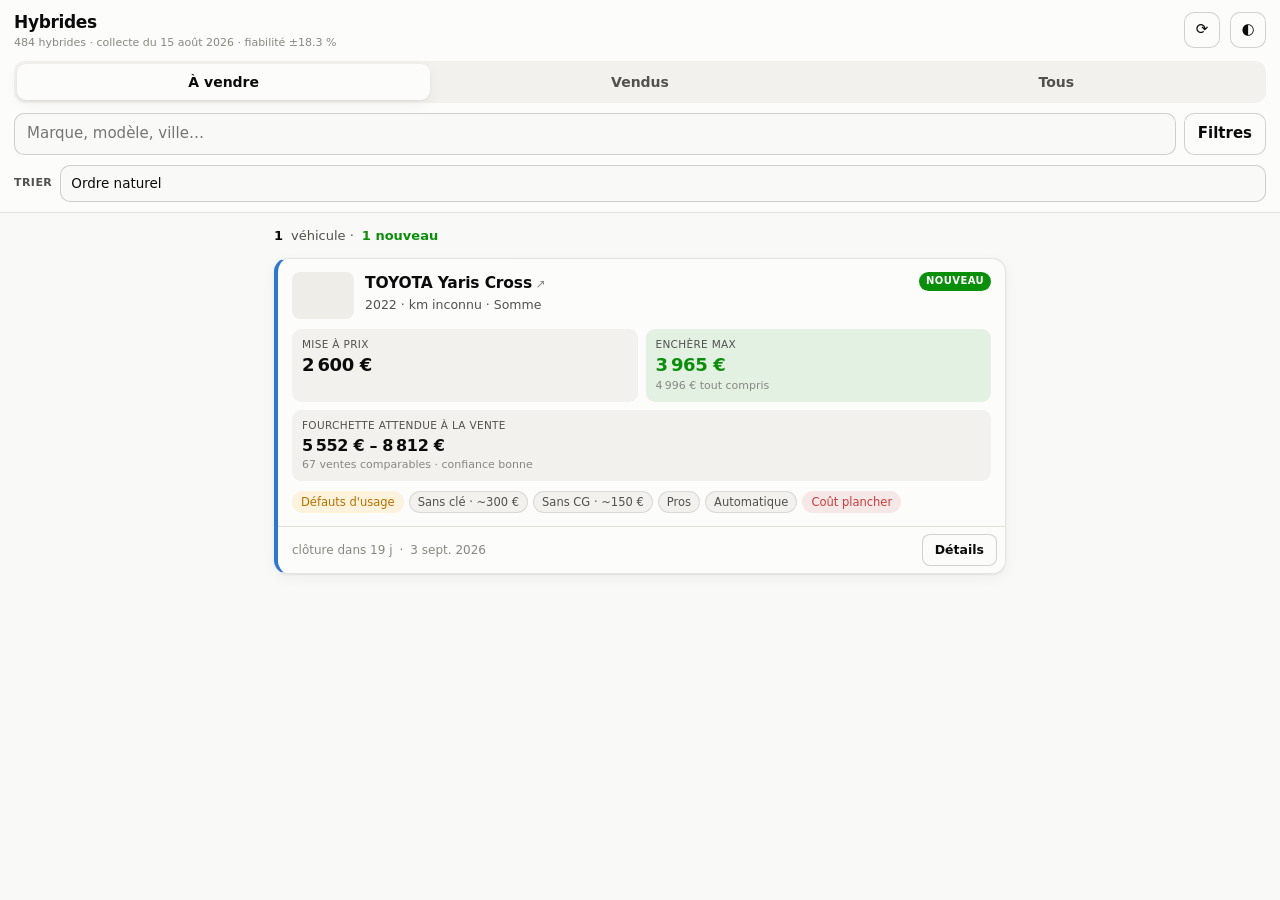
==== commit 1551e4ca: "Distinguer une mention de fourrière d'un défaut constaté Les descriptifs de fourrière mélangent troi" ====
--- a/app/index.html
+++ b/app/index.html
@@ -507,7 +507,8 @@
   },
   {
     cle: "etat", type: "jetons", libelle: "État signalé", multiple: true,
-    options: [["Aucun défaut signalé", "Aucun défaut"], ["Défauts d'usage", "Usage"],
+    options: [["Aucun défaut signalé", "Aucun défaut"],
+              ["État non constaté", "Non constaté"], ["Défauts d'usage", "Usage"],
               ["Défaut bloquant isolé", "Bloquant isolé"], ["Défauts majeurs", "Majeurs"]],
     defaut: [],
     actif: v => v.length > 0,
@@ -693,10 +694,14 @@
   const e = [];
   if (l.gravite === "Aucun défaut signalé") e.push(["bien", "Aucun défaut"]);
   else if (l.gravite === "Défauts majeurs") e.push(["grave", "Défauts majeurs"]);
+  else if (l.gravite === "État non constaté") e.push(["", "État non vérifié"]);
   else if (l.gravite) e.push(["alerte", l.gravite]);
   if (l.non_roulant) e.push(["grave", "Ne roule pas"]);
-  if (l.sans_cle) e.push(["alerte", "Sans clé"]);
-  if (l.sans_carte_grise) e.push(["alerte", "Sans carte grise"]);
+  // Sans clé et sans carte grise sont l'ordinaire d'une fourrière, pas des
+  // avaries : on les annonce avec leur coût plutôt qu'en rouge.
+  if (l.sans_cle) e.push(["", "Sans clé · ~300 €"]);
+  if (l.sans_carte_grise) e.push(["", "Sans CG · ~150 €"]);
+  if (l.usure_ordinaire) e.push(["", "Usure d'usage"]);
   if (l.rechargeable) e.push(["", "Rechargeable"]);
   if (l.hybride_diesel) e.push(["grave", "Hybride diesel"]);
   if (l.base_incertaine) e.push(["alerte", "Base à vérifier"]);
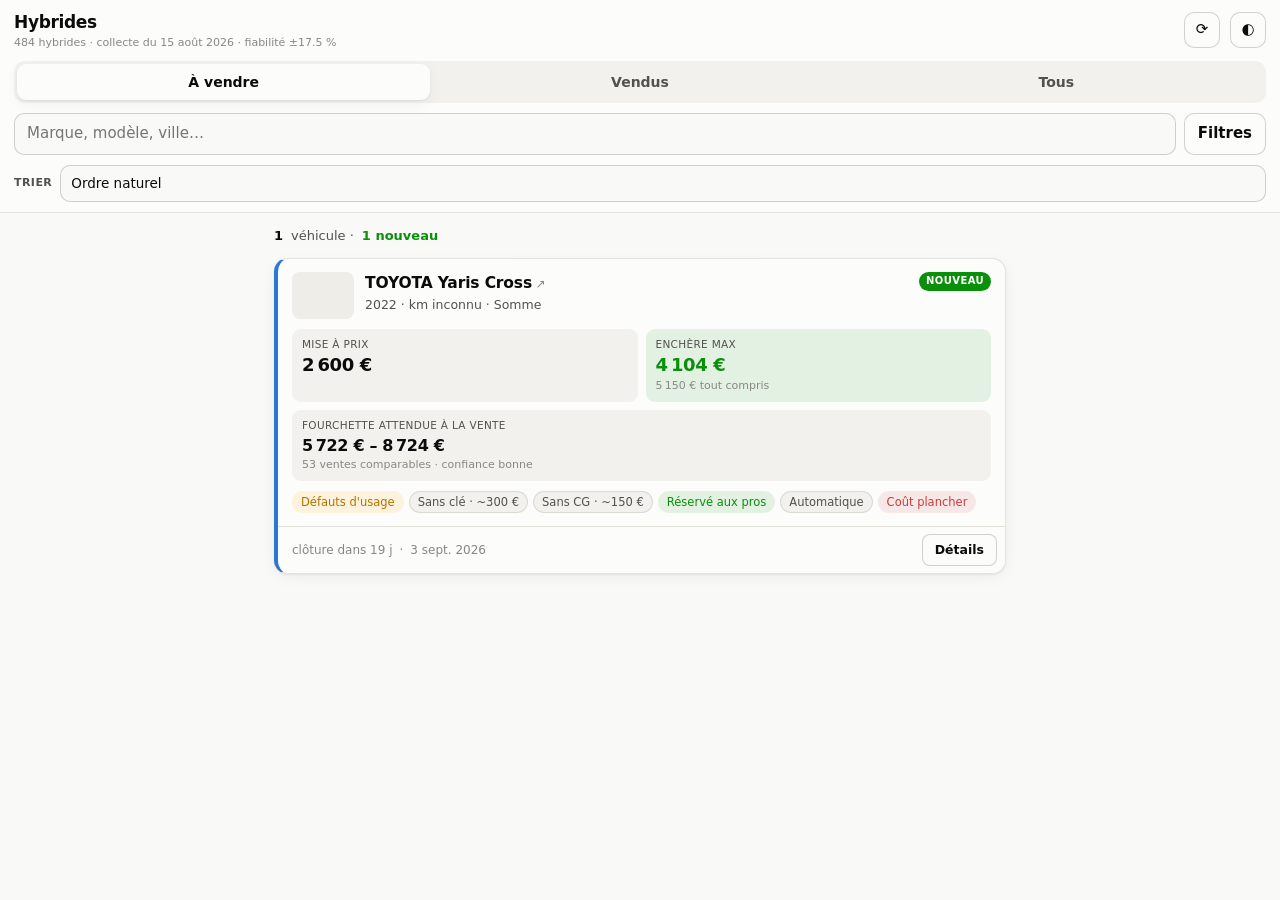
==== commit 22cc41f1: "Estimer un lot pro contre des ventes pro Un lot réservé aux professionnels et un lot ouvert à tous n" ====
--- a/app/index.html
+++ b/app/index.html
@@ -360,6 +360,10 @@
   background: var(--attention-fond); border-left: 3px solid var(--attention);
   border-radius: 8px; padding: 10px 12px; font-size: 13px; margin: 12px 0;
 }
+.avantage {
+  background: var(--bon-fond); border-left: 3px solid var(--bon);
+  border-radius: 8px; padding: 10px 12px; font-size: 13px; margin: 12px 0;
+}
 .lien-officiel {
   display: block; text-align: center; background: var(--accent); color: #fff;
   border-radius: 11px; padding: 13px; font-weight: 620; text-decoration: none;
@@ -533,9 +537,15 @@
     test: (l, v) => !v || !l.sans_carte_grise,
   },
   {
-    cle: "pros", type: "bascule", libelle: "Écarter les lots réservés aux pros",
-    defaut: false,
-    test: (l, v) => !v || !l.reserve_aux_pros,
+    // Deux marchés distincts, pas un simple attribut : les lots réservés aux
+    // pros se disputent entre moins d'acheteurs, et partent moins cher.
+    cle: "pros", type: "jetons", libelle: "Marché",
+    options: [["tous", "Les deux"], ["pros", "Réservés aux pros"],
+              ["public", "Tout public"]],
+    defaut: "tous",
+    actif: v => v !== "tous",
+    test: (l, v) => v === "tous"
+      || (v === "pros" ? !!l.reserve_aux_pros : !l.reserve_aux_pros),
   },
   {
     cle: "region", type: "select", libelle: "Région", defaut: "",
@@ -705,7 +715,7 @@
   if (l.rechargeable) e.push(["", "Rechargeable"]);
   if (l.hybride_diesel) e.push(["grave", "Hybride diesel"]);
   if (l.base_incertaine) e.push(["alerte", "Base à vérifier"]);
-  if (l.reserve_aux_pros) e.push(["", "Pros"]);
+  if (l.reserve_aux_pros) e.push(["bien", "Réservé aux pros"]);
   if (l.premiere_main) e.push(["bien", "Première main"]);
   if (l.boite_vitesses) e.push(["", l.boite_vitesses]);
   // Un coût qui n'est qu'un plancher se signale près des chiffres, pas en
@@ -883,6 +893,15 @@
     ${l.immatriculation ? ligne("Immatriculation", l.immatriculation) : ""}
   </div>`;
 
+  if (l.reserve_aux_pros) {
+    html += `<div class="avantage"><strong>Réservé aux professionnels.</strong>
+      Les particuliers ne peuvent pas enchérir : il y a moins de monde en face.
+      À véhicule comparable, ces lots partent <strong>environ 2 055 € moins
+      cher</strong> que les lots tout public — mesuré sur ${DONNEES.meta.ventes_closes_referentiel || "9 000"}
+      ventes passées. C'est votre avantage, et l'estimation ci-dessous ne se
+      fonde que sur des ventes de ce marché-là.</div>`;
+  }
+
   if (l.a_venir && l.prix_max_conseille != null) {
     html += `<h3>Ce que ça coûte vraiment</h3><div class="lignes">
       ${ligne("Enchère maximum conseillée", euro(l.prix_max_conseille))}
